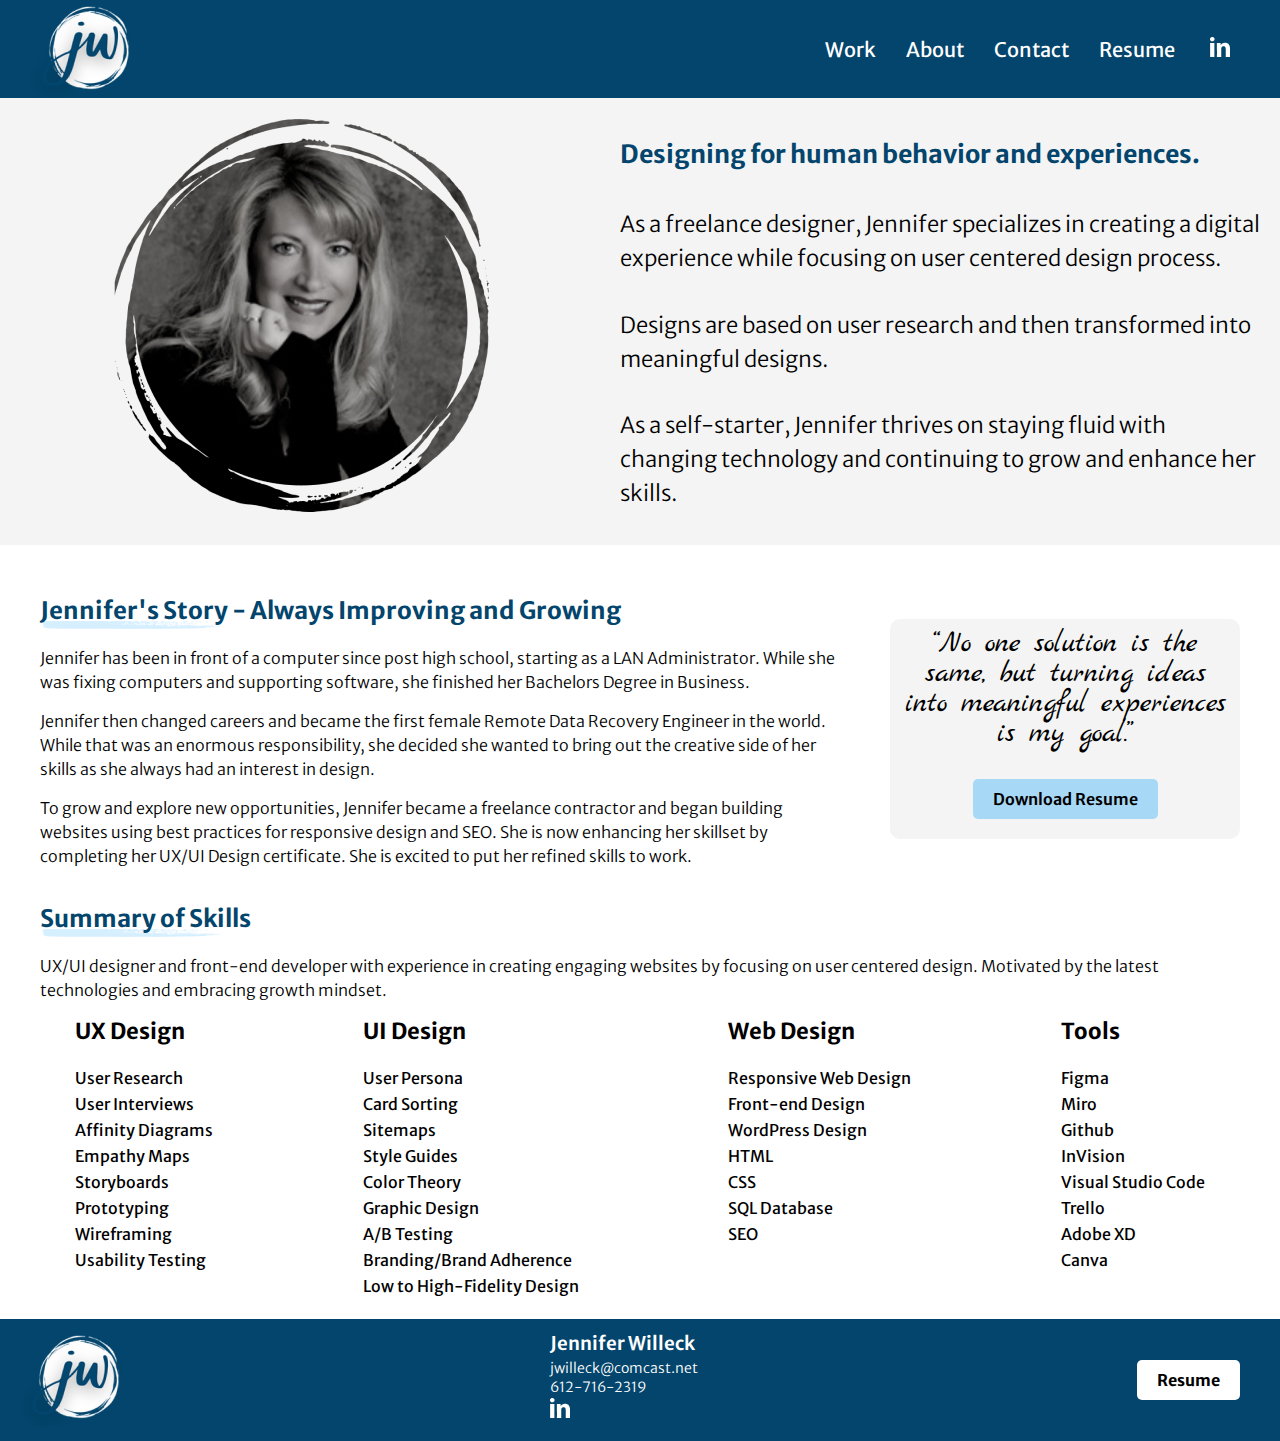
==== about.html @ 306571ac "Page updates" ====
<!DOCTYPE html>
<html>
    <head>
        <link rel="stylesheet" href="css/style.css">
        <title></title>
<!--fonts-->        
        <link rel="preconnect" href="https://fonts.googleapis.com">
        <link rel="preconnect" href="https://fonts.gstatic.com" crossorigin>
        <link href="https://fonts.googleapis.com/css2?family=Merriweather+Sans:ital,wght@0,300;0,800;1,300&display=swap" rel="stylesheet">
        <link rel="preconnect" href="https://fonts.googleapis.com">
        <link rel="preconnect" href="https://fonts.gstatic.com" crossorigin>
        <link href="https://fonts.googleapis.com/css2?family=Marck+Script&family=Merriweather+Sans:ital,wght@0,300;0,800;1,300&display=swap" rel="stylesheet">   


</head>
    <body>
 <!-- Navbar -->
<header>
    <nav class="navbar">
        <img class="logo" src="/images/logo-white.png">
        <ul class="nav-links">
            <li class="nav-item"><a href="#">Work</a></li>
            <li class="nav-item"><a href="#">About</a></li>
            <li class="nav-item"><a href="#">Contact</a></li>
            <li class="nav-item"><a href="#">Resume</a></li>
            <li class="linkedin"><img src="/images/linkedin.png" alt=""></li>
          </ul>
        </nav>
      
</header>
<div class="hero">

    <div class="heroimg">
        <img src="images/jennifer2.png">
        </div>
    <div class="herotext">
        <h1>Designing for human behavior and experiences.</h1>
    <p>As a freelance designer, Jennifer specializes in creating a digital experience while focusing on user centered design process.
    </p>
    <p>Designs are based on user research and then transformed into meaningful designs.
    </p>
    <p>As a self-starter, Jennifer thrives on staying fluid with changing technology and continuing to grow and enhance her skills.
    </p>
    </div>
   
</div> 
<div class="content">
    <div class="contentleft">
        <h1>
            Jennifer's Story - Always Improving and Growing
        </h1>
        <p>
            Jennifer has been in front of a computer since post high school, starting as a LAN Administrator. While she was fixing computers and supporting software, she finished her Bachelors Degree in Business.
        </p>
        <p>
            Jennifer then changed careers and became the first female Remote Data Recovery Engineer in the world. While that was an enormous responsibility, she decided she wanted to bring out the creative side of her skills as she always had an interest in design. 
        </p>
        <p>
            To grow and explore new opportunities, Jennifer became a freelance contractor and began building websites using best practices for responsive design and SEO. She is now enhancing her skillset by completing her UX/UI Design certificate. She is excited to put her refined skills to work.
        </p>
    </div>
    <div class="contentright">
        <div class="box">
        <p>
            “No one solution is the same, but turning ideas into meaningful experiences is my goal.”
        </p>
        <button class="button-resume">Download Resume</button>
        </div>
    </div>   
</div>
    <div class="skillscontent">
        <h1>
            Summary of Skills
        </h1>
        
        <p>
            UX/UI designer and front-end developer with experience in creating engaging websites by focusing on user centered design. Motivated by the latest technologies and embracing growth mindset.
        </p>
        </div>
    <div class="skills-row">    
        <div class="skillscard">
            <h2>UX Design</h2>
            <ul>
                <li>User Research</li>
                <li>User Interviews</li>
                <li>Affinity Diagrams</li>
                <li>Empathy Maps</li>
                <li>Storyboards</li>
                <li>Prototyping</li>
                <li>Wireframing</li>
                <li>Usability Testing</li>
            </ul>
        </div>  
        <div class="skillscard">
            <h2>UI Design</h2>
            <ul>
                <li>User Persona</li>
                <li>Card Sorting</li>
                <li>Sitemaps</li>
                <li>Style Guides</li>
                <li>Color Theory</li>
                <li>Graphic Design</li>
                <li>A/B Testing</li>
                <li>Branding/Brand Adherence</li>
                <li>Low to High-Fidelity Design</li>
            </ul>
        </div>  
        <div class="skillscard">
            <h2>Web Design</h2>
            <ul>
                <li>Responsive Web Design</li>
                <li>Front-end Design</li>
                <li>WordPress Design</li>
                <li>HTML</li>
                <li>CSS</li>
                <li>SQL Database</li>
                <li>SEO</li>
                
            </ul>
        </div>  
        <div class="skillscard">
            <h2>Tools</h2>
            <ul>
                <li>Figma</li>
                <li>Miro</li>
                <li>Github</li>
                <li>InVision</li>
                <li>Visual Studio Code</li>
                <li>Trello</li>
                <li>Adobe XD</li>
                <li>Canva</li>
            </ul>
        </div>  
    </div>
    
<div class="footer">
    <div class="ft-content">
        <img src="/images/logo-white.png">
    </div>
    <div class="ft-middle">
        <h3>Jennifer Willeck<h3>
        <p>jwilleck@comcast.net</p>
        <p>612-716-2319</p>
        <img src="/images/linkedin.png">
    </div>
    <div class="ft-content">
        <button class="ft-button">Resume</button>
    </div>
</div>


 


</body>
</html>
---- css/style.css ----
html {
    box-sizing: border-box;
  }
  
  *, *::before, *::after {
    box-sizing: inherit;
    margin: 0;
    padding: 0;
  }

body {
  font-family: 'Merriweather Sans', sans-serif;
  
}

nav {
    width: 100%;
    background-color:#03456c;
    padding-left: 30px;
    padding-right: 10px;
    
    
  }
  
  .logo {
    display: inline-block;
   
  }
  
  .nav-links {
    list-style: none;
    display: flex;
    font-size: 20px;
  }

  .nav-item a {
    font-family: 'Merriweather Sans', sans-serif;
    display: inline-block;
    padding: 10px 15px;
    text-decoration: none;
    color: white;
    
  }
  
  .nav-item:hover {
    border-radius: 10px;
    background-color: rgba(245, 240, 240, 0.2);
   
  }
  
  .nav-item:hover a {
    color: white;
  }
  

  .navbar {
    display: flex;
    justify-content: space-between;
    align-items: center;
  
  }
      
  .logo img {
    
    vertical-align: middle;
  }

  .linkedin {
    display: flexbox;
    margin-top:10px;
    margin-left: 20px;
    margin-right: 40px;
  }

  .linkedin:hover {
    cursor: pointer;
  }
  
  
  h1 {
    font-size: 24px;
    font-weight: bold;
    color: #03456c;
    font-family: 'Merriweather Sans', sans-serif;
    padding-top: 20px;
    padding-bottom: 20px;
    background-image: url(/images/headerline5.png);
    background-repeat: no-repeat;
    }
  
  p {
    font-family: 'Merriweather Sans', sans-serif;
    font-size: 16px;
    color: #000;
    font-weight: lighter;
    line-height: 24px;
    padding-bottom: 15px;
  }

  .hero {
    display: flex;
    justify-content:space-around;
    background-color:#f4f4f4;
    margin-bottom: 30px;
  }

  .herotext {
    display: flex;
    flex-direction: column;
    justify-content: space-between;
    margin: 20px 20px;
    width: 50%;
  }

  .heroimg {
    display:flexbox;
    margin: 0 auto;
  }

  .heroimg img {
   width: 100%;  
  }

    .herotext p {
    font-family: 'Merriweather Sans', sans-serif;
    font-size: 22px;
    font-weight: 300;
    color:black;
    text-align: left;
    line-height: 34px;
    
    
  }

  .herotext h1 {
    font-size: 25px;
    color:#03456c;
    font-weight:700;
    font-family: 'Merriweather Sans', sans-serif;
    background-image: none;
    
  }

  .content {
    display: flex;
    justify-content:space-around;
    background-color: white;
  }
  
  .contentleft {
    display: flex;
    flex-direction: column;
    justify-content: space-between;
    margin-left:40px;
    margin-right: 40px;
    
  }
  
  .contentright {
    display: flex;
    justify-content:center;
    align-items: center;
    margin-right: 40px;
  }

  .box {
    display: flex;
    flex-direction: column;
    align-items: center;
    background-color: #f4f4f4;
    width: 350px;
    border-radius: 10px;
  }

  .box p {
   font-family: 'Marck Script', cursive;
   font-size: 30px;
   line-height: 30px;
   padding: 10px;
   text-align: center;
   
  }

  .button-resume {
    display: flex;
    background-color: #A7D8F5;
    font-family: 'Merriweather Sans', sans-serif;
    font-size: 16px;
    font-weight: 600;
    padding: 10px 20px;
    border: none;
    border-radius: 5px;
    margin: 20px;
    transition: opacity 0.5s;
  }

  .button-resume:hover {
    opacity: 0.7;
    cursor: pointer;
  }

  .skillscontent {
    display: flex;
    justify-content:space-around;
    flex-direction: column;
    margin: 0 40px;
    
  }

  .skills-row {
    display: flex;
    flex-direction: row;
    justify-content:space-around;
  }
  .skillscard {
    display: flex;
    flex-direction: column;
    align-items:flex-start;
    margin: 0 20px 20px 20px;
 }

 .skillscard h2 {
  padding-bottom: 20px;
  font-family: 'Merriweather Sans', sans-serif;
  font-size: 22px;
 }

  .skillscard ul {
    list-style: none;
    font-family: 'Merriweather Sans', sans-serif;
    font-size: 16px;
    line-height: 26px;
  }

  .footer {
    display: flex;
    flex-direction: row;
    justify-content:space-between;
    align-items: center;
    background-color: #03456c;
      }

  .ft-content {
    display: flexbox;
    flex-direction: column;
  
    margin: 10px 20px;
   
    color: white;
    font-family: 'Merriweather Sans', sans-serif;
  }

   .ft-middle p {
    color: white;
    font-size: 14px;
    font-weight: 200;
    margin: 0 0;
    padding-bottom: 3px;
    line-height: 16px;
 }
  
 .ft-middle h3 {
  font-weight: 600;
  color: white;
  padding-bottom: 5px;
 }

 .ft-button {
  display: flex;
  background-color: white;
  font-family: 'Merriweather Sans', sans-serif;
  font-size: 16px;
  font-weight: 700;
  padding: 10px 20px;
  border: none;
  border-radius: 5px;
  margin: 20px;
  transition: opacity .5s;
}

.ft-button:hover {
  opacity: 0.7;
  cursor: pointer;
}

.herohome {
  display: flex;
  justify-content:space-around;
  background-color:#f4f4f4;
  margin-bottom: 30px;
}

.herotexthome {
  display: flex;
  flex-direction: column;
  justify-content: space-between;
  margin: 20px 20px;
  width: 50%;
}

.herotexthome h1 {
  font-size: 50px;
  font-weight: bold;
  color: #03456c;
  background-image: none;
}

.herotexthome p {
  font-size: 35px;
  font-weight:lighter;
  color: #03456c;
  line-height: 40px;
}

.heroimghome {
  display:flexbox;
  
}

.basiccontent {
  display: flex;
  justify-content:space-around;
  flex-direction: column;
  margin: 0 40px;
  
}

/* Case Study Grid Area */
#categoryGrid {
  margin: 0px 5%;
  display: grid;
  width:80%;
  grid-template-rows: 300px 300px 300px;
  grid-template-columns: 1fr 1fr 1fr;
  grid-template-areas:
  "govcase govcase govcase"
  "npocase npocase npocase2"
  "wiknowcase wiknowcase wiknowcase"
  ;
}

#govcase {
  grid-area: govcase;
  background-image: url("/images/govmobile.jpg");

}
#npocase1 {
  grid-area: npocase;
  background-image: url("/images/npomobile.jpg");
}
#npocase2 {
  grid-area: npocase2;
  background-image: url("/images/npodesktop.jpg");
}

#wiknowcase {
  grid-area: wiknowcase;
  background-image: url("/images/wiknow1.jpg");
}

.categoryGridArea {
  background-position: center;
  background-size:cover;
  background-repeat: no-repeat;
  margin: 5px;
  cursor: pointer;
  display: grid;
  align-content: start;
}

.summary {
  margin-top: 20px;
  margin-left: 20px;
  background-color: rgba(255, 255, 255, 0.5);
  padding: 15px;
  width: 350px;
  color: black;
  font-size: 18px;
  border: 3px solid #03456c;
}

.summary h1 {
  background-image: none;
}

.summery p {

}
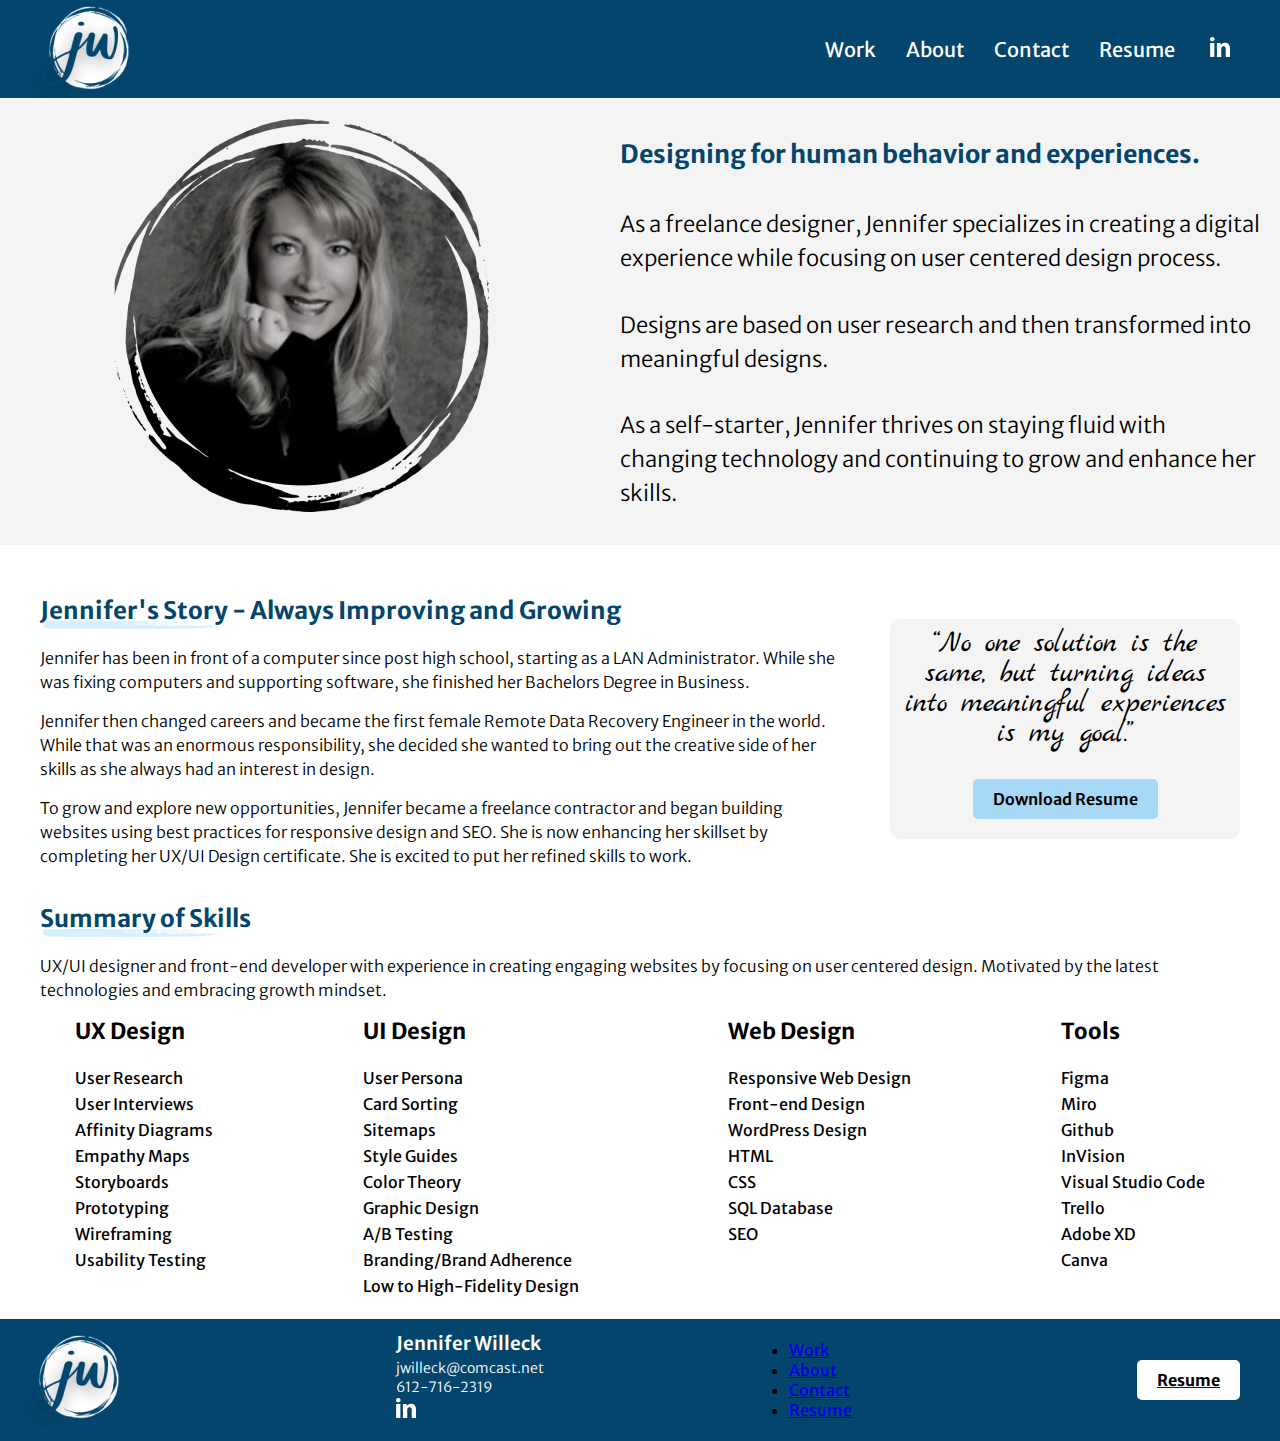
==== commit 3c4e3902: "new hero section" ====
--- a/about.html
+++ b/about.html
@@ -19,10 +19,10 @@
     <nav class="navbar">
         <img class="logo" src="/images/logo-white.png">
         <ul class="nav-links">
-            <li class="nav-item"><a href="#">Work</a></li>
-            <li class="nav-item"><a href="#">About</a></li>
+            <li class="nav-item"><a href="/index.html">Work</a></li>
+            <li class="nav-item active"><a href="#">About</a></li>
             <li class="nav-item"><a href="#">Contact</a></li>
-            <li class="nav-item"><a href="#">Resume</a></li>
+            <li class="nav-item"><a href="/uploads/Willeck-resume1.pdf" target="_blank">Resume</a></li>
             <li class="linkedin"><img src="/images/linkedin.png" alt=""></li>
           </ul>
         </nav>
@@ -133,21 +133,28 @@
         </div>  
     </div>
     
-<div class="footer">
-    <div class="ft-content">
-        <img src="/images/logo-white.png">
+    <div class="footer">
+        <div class="ft-content">
+            <img src="/images/logo-white.png">
+        </div>
+        <div class="ft-middle">
+            <h3>Jennifer Willeck<h3>
+            <p>jwilleck@comcast.net</p>
+            <p>612-716-2319</p>
+            <img src="/images/linkedin.png">
+        </div> 
+        <div>
+            <ul class="footer-nav">
+                <li class="ftnav-item"><a href="/index.html">Work</a></li>
+                <li class="ftnav-item ftnav-active"><a href="#">About</a></li>
+                <li class="ftnav-item"><a href="#">Contact</a></li>
+                <li class="ftnav-item"><a href="#">Resume</a></li>
+              </ul>
+        </div>  
+        <div class="ft-content">
+            <a href="/uploads/Willeck-resume1.pdf" target="_blank"><button class="ft-button">Resume</button></a>
+        </div>
     </div>
-    <div class="ft-middle">
-        <h3>Jennifer Willeck<h3>
-        <p>jwilleck@comcast.net</p>
-        <p>612-716-2319</p>
-        <img src="/images/linkedin.png">
-    </div>
-    <div class="ft-content">
-        <button class="ft-button">Resume</button>
-    </div>
-</div>
-
 
  
 
--- a/css/style.css
+++ b/css/style.css
@@ -335,7 +335,7 @@
   grid-template-areas:
   "govcase govcase govcase"
   "npocase npocase npocase2"
-  "wiknowcase wiknowcase wiknowcase"
+  "wiknowcase wiknowcase wiknowcase2"
   ;
 }
 
@@ -346,7 +346,7 @@
 }
 #npocase1 {
   grid-area: npocase;
-  background-image: url("/images/npomobile.jpg");
+  background-image: url("/images/npo-wide.png");
 }
 #npocase2 {
   grid-area: npocase2;
@@ -356,6 +356,12 @@
 #wiknowcase {
   grid-area: wiknowcase;
   background-image: url("/images/wiknow1.jpg");
+}
+
+#wiknowcase2 {
+  grid-area: wiknowcase2;
+  background-image: url("/images/wiknow-resize.png");
+  background-color: #f5f5f5;
 }
 
 .categoryGridArea {
@@ -371,9 +377,9 @@
 .summary {
   margin-top: 20px;
   margin-left: 20px;
-  background-color: rgba(255, 255, 255, 0.5);
+  background-color: rgba(255, 255, 255, 0.7);
   padding: 15px;
-  width: 350px;
+  width: 400px;
   color: black;
   font-size: 18px;
   border: 3px solid #03456c;
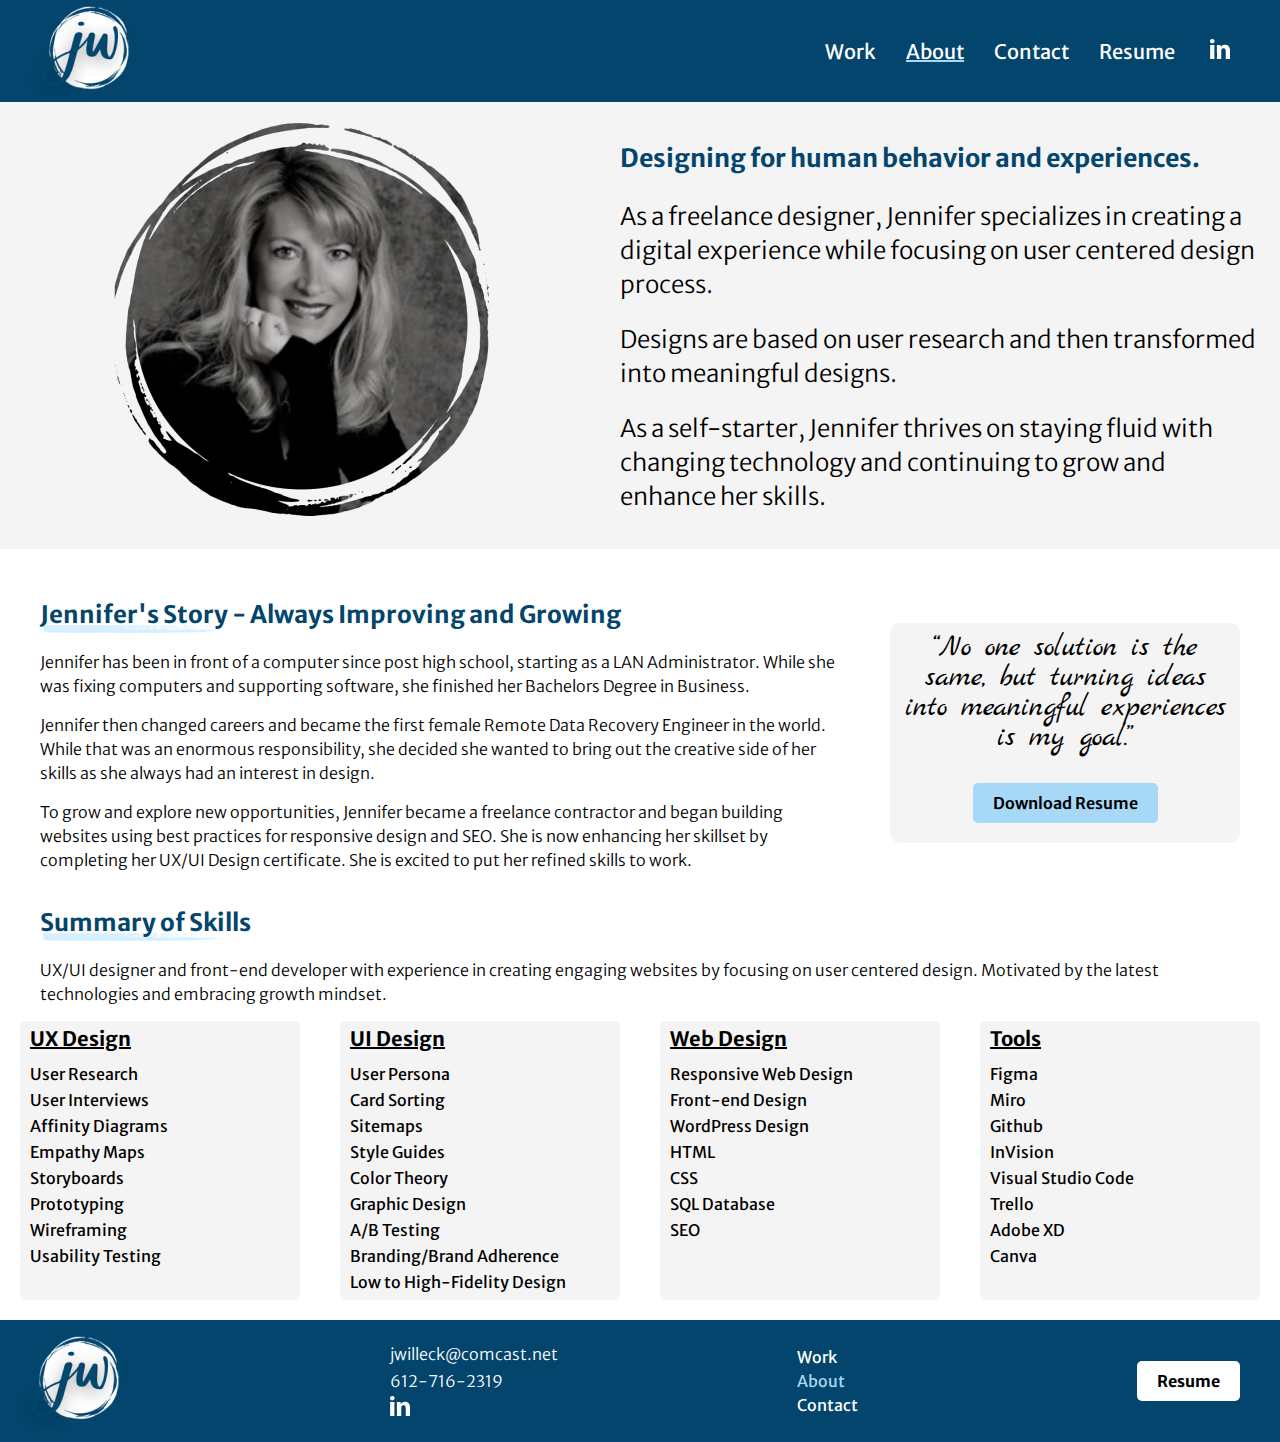
==== commit 50ce10c9: "Linkedin Links" ====
--- a/about.html
+++ b/about.html
@@ -17,13 +17,13 @@
  <!-- Navbar -->
 <header>
     <nav class="navbar">
-        <img class="logo" src="/images/logo-white.png">
+        <a href="index.html"><img class="logo" src="images/logo-white.png" ></a>
         <ul class="nav-links">
-            <li class="nav-item"><a href="/index.html">Work</a></li>
+            <li class="nav-item"><a href="index.html">Work</a></li>
             <li class="nav-item active"><a href="#">About</a></li>
             <li class="nav-item"><a href="#">Contact</a></li>
-            <li class="nav-item"><a href="/uploads/Willeck-resume1.pdf" target="_blank">Resume</a></li>
-            <li class="linkedin"><img src="/images/linkedin.png" alt=""></li>
+            <li class="nav-item"><a href="uploads/Willeck-resume1.pdf" target="_blank">Resume</a></li>
+            <li class="linkedin"><a href="https://www.linkedin.com/in/jenniferwilleck" target="_blank"><img src="images/linkedin.png" alt=""></a></li>
           </ul>
         </nav>
       
@@ -135,24 +135,23 @@
     
     <div class="footer">
         <div class="ft-content">
-            <img src="/images/logo-white.png">
+            <img src="images/logo-white.png">
         </div>
         <div class="ft-middle">
-            <h3>Jennifer Willeck<h3>
             <p>jwilleck@comcast.net</p>
             <p>612-716-2319</p>
-            <img src="/images/linkedin.png">
+            <a href="https://www.linkedin.com/in/jenniferwilleck" target="_blank"><img src="images/linkedin.png"></a>
         </div> 
         <div>
             <ul class="footer-nav">
-                <li class="ftnav-item"><a href="/index.html">Work</a></li>
+                <li class="ftnav-item"><a href="index.html">Work</a></li>
                 <li class="ftnav-item ftnav-active"><a href="#">About</a></li>
                 <li class="ftnav-item"><a href="#">Contact</a></li>
-                <li class="ftnav-item"><a href="#">Resume</a></li>
+                
               </ul>
         </div>  
         <div class="ft-content">
-            <a href="/uploads/Willeck-resume1.pdf" target="_blank"><button class="ft-button">Resume</button></a>
+            <a href="uploads/Willeck-resume1.pdf" target="_blank"><button class="ft-button">Resume</button></a>
         </div>
     </div>
 
@@ -160,4 +159,4 @@
 
 
 </body>
-</html>+</html>
--- a/css/style.css
+++ b/css/style.css
@@ -10,7 +10,6 @@
 
 body {
   font-family: 'Merriweather Sans', sans-serif;
-  
 }
 
 nav {
@@ -45,7 +44,8 @@
   .nav-item:hover {
     border-radius: 10px;
     background-color: rgba(245, 240, 240, 0.2);
-   
+    transition: 0.5s;
+    
   }
   
   .nav-item:hover a {
@@ -58,6 +58,10 @@
     justify-content: space-between;
     align-items: center;
   
+  }
+
+  .active a {
+    text-decoration: underline #A7D8F5;
   }
       
   .logo img {
@@ -84,7 +88,7 @@
     font-family: 'Merriweather Sans', sans-serif;
     padding-top: 20px;
     padding-bottom: 20px;
-    background-image: url(/images/headerline5.png);
+    background-image: url(../images/headerline5.png);
     background-repeat: no-repeat;
     }
   
@@ -97,49 +101,7 @@
     padding-bottom: 15px;
   }
 
-  .hero {
-    display: flex;
-    justify-content:space-around;
-    background-color:#f4f4f4;
-    margin-bottom: 30px;
-  }
-
-  .herotext {
-    display: flex;
-    flex-direction: column;
-    justify-content: space-between;
-    margin: 20px 20px;
-    width: 50%;
-  }
-
-  .heroimg {
-    display:flexbox;
-    margin: 0 auto;
-  }
-
-  .heroimg img {
-   width: 100%;  
-  }
-
-    .herotext p {
-    font-family: 'Merriweather Sans', sans-serif;
-    font-size: 22px;
-    font-weight: 300;
-    color:black;
-    text-align: left;
-    line-height: 34px;
-    
-    
-  }
-
-  .herotext h1 {
-    font-size: 25px;
-    color:#03456c;
-    font-weight:700;
-    font-family: 'Merriweather Sans', sans-serif;
-    background-image: none;
-    
-  }
+  
 
   .content {
     display: flex;
@@ -216,13 +178,19 @@
     display: flex;
     flex-direction: column;
     align-items:flex-start;
+    width: 300px;
+    border-radius: 5px;
     margin: 0 20px 20px 20px;
+    background-color: #f4f4f4;
+    padding: 5px 10px;
  }
 
  .skillscard h2 {
-  padding-bottom: 20px;
+  padding-bottom: 10px;
   font-family: 'Merriweather Sans', sans-serif;
-  font-size: 22px;
+  font-size: 20px;
+  font-weight:bold;
+  text-decoration: underline;
  }
 
   .skillscard ul {
@@ -243,20 +211,24 @@
   .ft-content {
     display: flexbox;
     flex-direction: column;
-  
+    
     margin: 10px 20px;
    
     color: white;
     font-family: 'Merriweather Sans', sans-serif;
   }
 
+  .ft-content a {
+    text-decoration: none;
+  }
+
    .ft-middle p {
     color: white;
-    font-size: 14px;
+    font-size: 16px;
     font-weight: 200;
     margin: 0 0;
     padding-bottom: 3px;
-    line-height: 16px;
+    line-height: 24px;
  }
   
  .ft-middle h3 {
@@ -283,14 +255,167 @@
   cursor: pointer;
 }
 
-.herohome {
+.ft-button a {
+text-decoration: none;
+}
+
+.footer-nav {
+  list-style: none;
+  font-size: 16px;
+  line-height: 24px;
+}
+
+.ftnav-item a {
+  color: white;
+  text-decoration: none;
+}
+
+.ftnav-item:hover a {
+  color: #A7D8F5;
+}
+
+.ftnav-active a {
+ color: #A7D8F5;
+}
+
+.basiccontent {
+  display: flex;
+  justify-content:space-around;
+  flex-direction: column;
+  margin: 0 40px;
+  
+}
+
+/* New Hero Area */
+.newhero {
+  display: flex;
+  background-image:url(../images/hero-wide.png);
+  width: 100%;
+  height: auto;
+  background-size: cover;
+  background-repeat: no-repeat;
+  padding: 10% 0;
+  
+}
+
+.herotextleft {
+  display: flex;
+  flex-direction: column;
+  width: 60%;
+  margin: auto 40px;
+}
+
+.herotextleft h1 {
+  font-size: 42px;
+  background-image: none;
+  width: 500px;
+}
+
+.herotextright {
+  display: flex;
+  flex-direction: column;
+  text-align: center;
+  align-items: center;
+  width: 40%;
+  margin: auto 40px;
+  
+}
+.herotextright h2 {
+  background-image: none;
+  font-size: 30px;
+  text-decoration: italic;
+  font-weight: lighter;
+}
+
+
+
+/* Case Study Grid Area */
+#categoryGrid {
+  display: grid;
+  justify-content: center;
+  margin: auto 15%;
+  grid-template-rows: 425px 425px;
+  grid-template-columns: 1fr 1fr;
+  grid-template-areas:
+  "govcase npocase1"
+  "wiknowcase rentngo"
+  ;
+}
+
+#govcase {
+  grid-area: govcase;
+  background-image: url(../images/gov-home-lg.jpg);
+
+}
+#npocase1 {
+  grid-area: npocase1;
+  background-image: url(../images/npo-mobile.jpg);
+}
+
+#wiknowcase {
+  grid-area: wiknowcase;
+  background-image: url(../images/wiknow-home-lg.jpg);
+}
+
+#rentngo {
+  grid-area: rentngo;
+  background-image: url(../images/rentngo-mobile.jpg);
+}
+
+
+.categoryGridArea {
+  background-position: center;
+  background-size:cover;
+  background-repeat: no-repeat;
+  margin: 15px;
+  cursor: pointer;
+  display: grid;
+  align-content:end;
+  border: 1px solid lightgray;
+  transition: transform 250ms;
+}
+
+.categoryGridArea:hover {
+  transform: scale(1.03, 1.03);
+  border: 2px solid #03456c
+  
+}
+
+.summary {
+  align-items: baseline;
+  background-color: rgba(255, 255, 255, 0.775);
+  padding-left: 10px;
+  width: 625px;
+  color: black;
+  line-height: 14px;
+}
+
+.summary h1 {
+  font-size: 18px;
+  background-image: none;
+  padding-bottom: 5px;
+}
+
+.summary h2 {
+  font-size: 14px;
+  font-weight: 600;
+  padding-bottom: 5px;
+}
+
+.summary p {
+  font-size: 14px;
+  font-weight: 500;
+  padding-bottom: 5px;
+}
+/*css for About page hero text*/
+.hero {
   display: flex;
   justify-content:space-around;
   background-color:#f4f4f4;
   margin-bottom: 30px;
 }
 
-.herotexthome {
+.herotext {
   display: flex;
   flex-direction: column;
   justify-content: space-between;
@@ -298,97 +423,31 @@
   width: 50%;
 }
 
-.herotexthome h1 {
-  font-size: 50px;
-  font-weight: bold;
-  color: #03456c;
+.heroimg {
+  display:flexbox;
+  margin: 0 auto;
+}
+
+.heroimg img {
+ width: 100%;  
+}
+
+  .herotext p {
+  font-family: 'Merriweather Sans', sans-serif;
+  font-size: 24px;
+  font-weight: 300;
+  color:black;
+  text-align: left;
+  line-height: 34px;
+  
+  
+}
+
+.herotext h1 {
+  font-size: 25px;
+  color:#03456c;
+  font-weight:700;
+  font-family: 'Merriweather Sans', sans-serif;
   background-image: none;
-}
-
-.herotexthome p {
-  font-size: 35px;
-  font-weight:lighter;
-  color: #03456c;
-  line-height: 40px;
-}
-
-.heroimghome {
-  display:flexbox;
-  
-}
-
-.basiccontent {
-  display: flex;
-  justify-content:space-around;
-  flex-direction: column;
-  margin: 0 40px;
-  
-}
-
-/* Case Study Grid Area */
-#categoryGrid {
-  margin: 0px 5%;
-  display: grid;
-  width:80%;
-  grid-template-rows: 300px 300px 300px;
-  grid-template-columns: 1fr 1fr 1fr;
-  grid-template-areas:
-  "govcase govcase govcase"
-  "npocase npocase npocase2"
-  "wiknowcase wiknowcase wiknowcase2"
-  ;
-}
-
-#govcase {
-  grid-area: govcase;
-  background-image: url("/images/govmobile.jpg");
-
-}
-#npocase1 {
-  grid-area: npocase;
-  background-image: url("/images/npo-wide.png");
-}
-#npocase2 {
-  grid-area: npocase2;
-  background-image: url("/images/npodesktop.jpg");
-}
-
-#wiknowcase {
-  grid-area: wiknowcase;
-  background-image: url("/images/wiknow1.jpg");
-}
-
-#wiknowcase2 {
-  grid-area: wiknowcase2;
-  background-image: url("/images/wiknow-resize.png");
-  background-color: #f5f5f5;
-}
-
-.categoryGridArea {
-  background-position: center;
-  background-size:cover;
-  background-repeat: no-repeat;
-  margin: 5px;
-  cursor: pointer;
-  display: grid;
-  align-content: start;
-}
-
-.summary {
-  margin-top: 20px;
-  margin-left: 20px;
-  background-color: rgba(255, 255, 255, 0.7);
-  padding: 15px;
-  width: 400px;
-  color: black;
-  font-size: 18px;
-  border: 3px solid #03456c;
-}
-
-.summary h1 {
-  background-image: none;
-}
-
-.summery p {
-
+  
 }